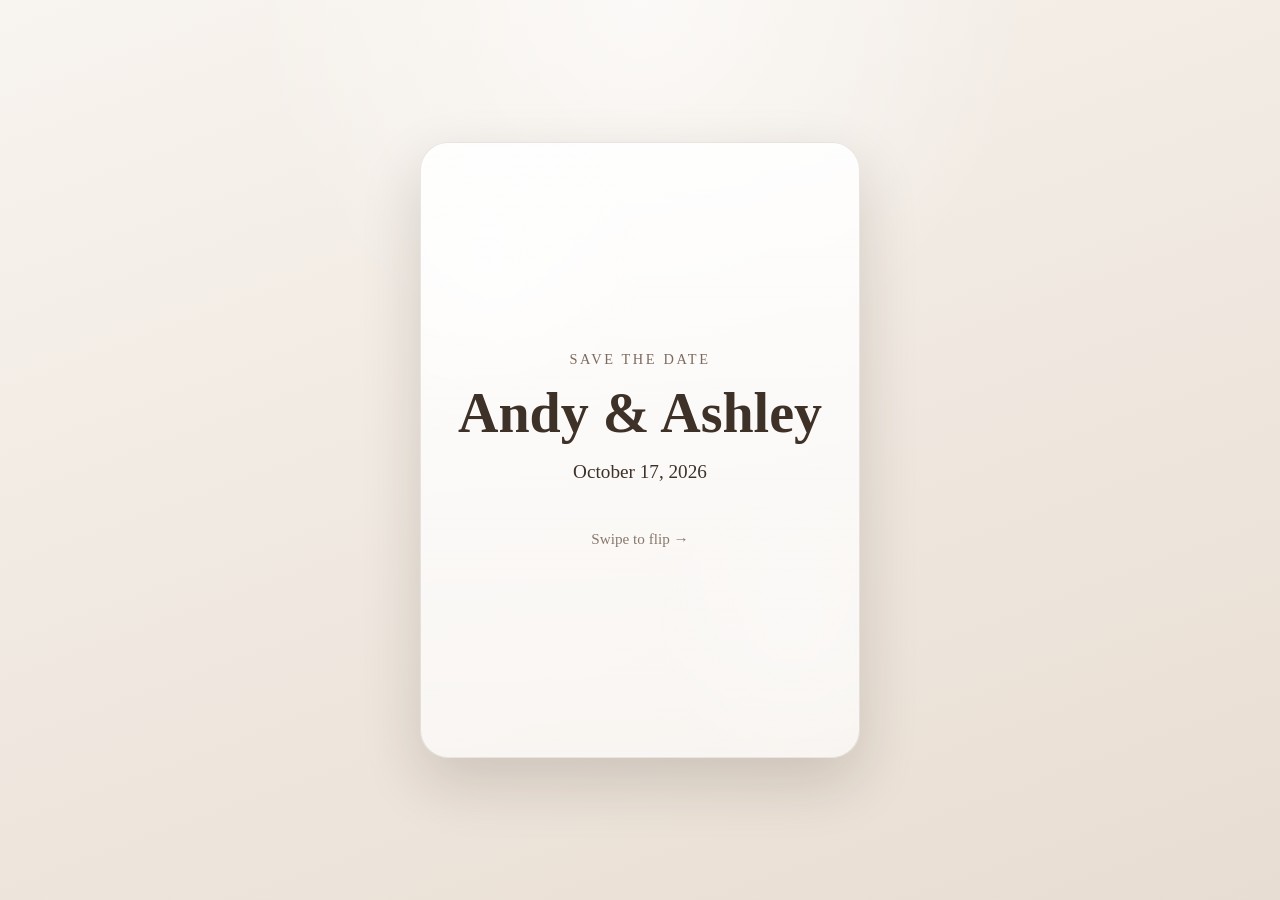
==== Save-the-Date/index.html @ e29bcbaa "initial scaffolding of 'save the date' card" ====
<!DOCTYPE html>
<html lang="en">
<head>
  <meta charset="UTF-8" />
  <meta
    name="viewport"
    content="width=device-width, initial-scale=1.0, viewport-fit=cover"
  />
  <title>Save the Date</title>
  <link rel="stylesheet" href="style.css" />
</head>
<body>
  <main class="page">
    <div class="scene">
      <div class="card-wrap" id="cardWrap">
        <div class="card" id="card">
          <section class="face front">
            <div class="content">
              <p class="eyebrow">Save the Date</p>
              <h1>Andy & Ashley</h1>
              <p class="date">October 17, 2026</p>
              <p class="hint">Swipe to flip →</p>
            </div>
          </section>

          <section class="face back">
            <div class="content">
              <p class="eyebrow">We’re getting married</p>
              <h2>Houston, Texas</h2>
              <p class="details">Formal invitation to follow</p>
              <p class="details">Wedding website coming soon</p>
              <p class="hint">← Swipe back</p>
            </div>
          </section>
        </div>
      </div>
    </div>
  </main>

  <script src="script.js"></script>
</body>
</html>
---- Save-the-Date/style.css ----
:root {
  --bg1: #f8f4ef;
  --bg2: #e8ddd2;
  --card: rgba(255, 255, 255, 0.72);
  --border: rgba(80, 60, 40, 0.12);
  --text: #3d3128;
  --muted: #7c6a5d;
  --shadow: 0 24px 60px rgba(40, 24, 12, 0.16);
  --radius: 28px;
}

* {
  box-sizing: border-box;
}

html,
body {
  margin: 0;
  height: 100%;
  font-family: Georgia, "Times New Roman", serif;
  color: var(--text);
  background:
    radial-gradient(circle at top, rgba(255,255,255,0.65), transparent 35%),
    linear-gradient(160deg, var(--bg1), var(--bg2));
  overflow: hidden;
}

body {
  touch-action: none;
}

.page {
  min-height: 100dvh;
  display: grid;
  place-items: center;
  padding: 24px;
}

.scene {
  width: min(92vw, 440px);
  perspective: 1400px;
}

.card-wrap {
  width: 100%;
  aspect-ratio: 5 / 7;
  display: grid;
  place-items: center;
}

.card {
  position: relative;
  width: 100%;
  height: 100%;
  transform-style: preserve-3d;
  cursor: grab;
  user-select: none;
  -webkit-user-select: none;
  will-change: transform;
}

.card:active {
  cursor: grabbing;
}

.face {
  position: absolute;
  inset: 0;
  border-radius: var(--radius);
  backface-visibility: hidden;
  -webkit-backface-visibility: hidden;
  overflow: hidden;
  border: 1px solid var(--border);
  box-shadow: var(--shadow);
  background:
    linear-gradient(180deg, rgba(255,255,255,0.88), rgba(255,255,255,0.64));
}

.front::before,
.back::before {
  content: "";
  position: absolute;
  inset: 0;
  background:
    radial-gradient(circle at 15% 20%, rgba(255,255,255,0.55), transparent 25%),
    radial-gradient(circle at 85% 80%, rgba(255,255,255,0.25), transparent 22%);
  pointer-events: none;
}

.back {
  transform: rotateY(180deg);
}

.content {
  position: relative;
  height: 100%;
  width: 100%;
  padding: 34px 28px;
  display: flex;
  flex-direction: column;
  justify-content: center;
  align-items: center;
  text-align: center;
}

.eyebrow {
  font-size: 0.9rem;
  letter-spacing: 0.18em;
  text-transform: uppercase;
  color: var(--muted);
  margin-bottom: 16px;
}

h1,
h2 {
  margin: 0;
  line-height: 1.05;
}

h1 {
  font-size: clamp(2.2rem, 7vw, 3.5rem);
}

h2 {
  font-size: clamp(1.8rem, 5.5vw, 2.8rem);
}

.date {
  margin-top: 18px;
  font-size: 1.2rem;
}

.details {
  margin: 10px 0 0;
  font-size: 1.05rem;
  color: var(--muted);
}

.hint {
  margin-top: 28px;
  font-size: 0.95rem;
  color: var(--muted);
  opacity: 0.9;
}

@media (max-width: 520px) {
  .content {
    padding: 28px 22px;
  }
}
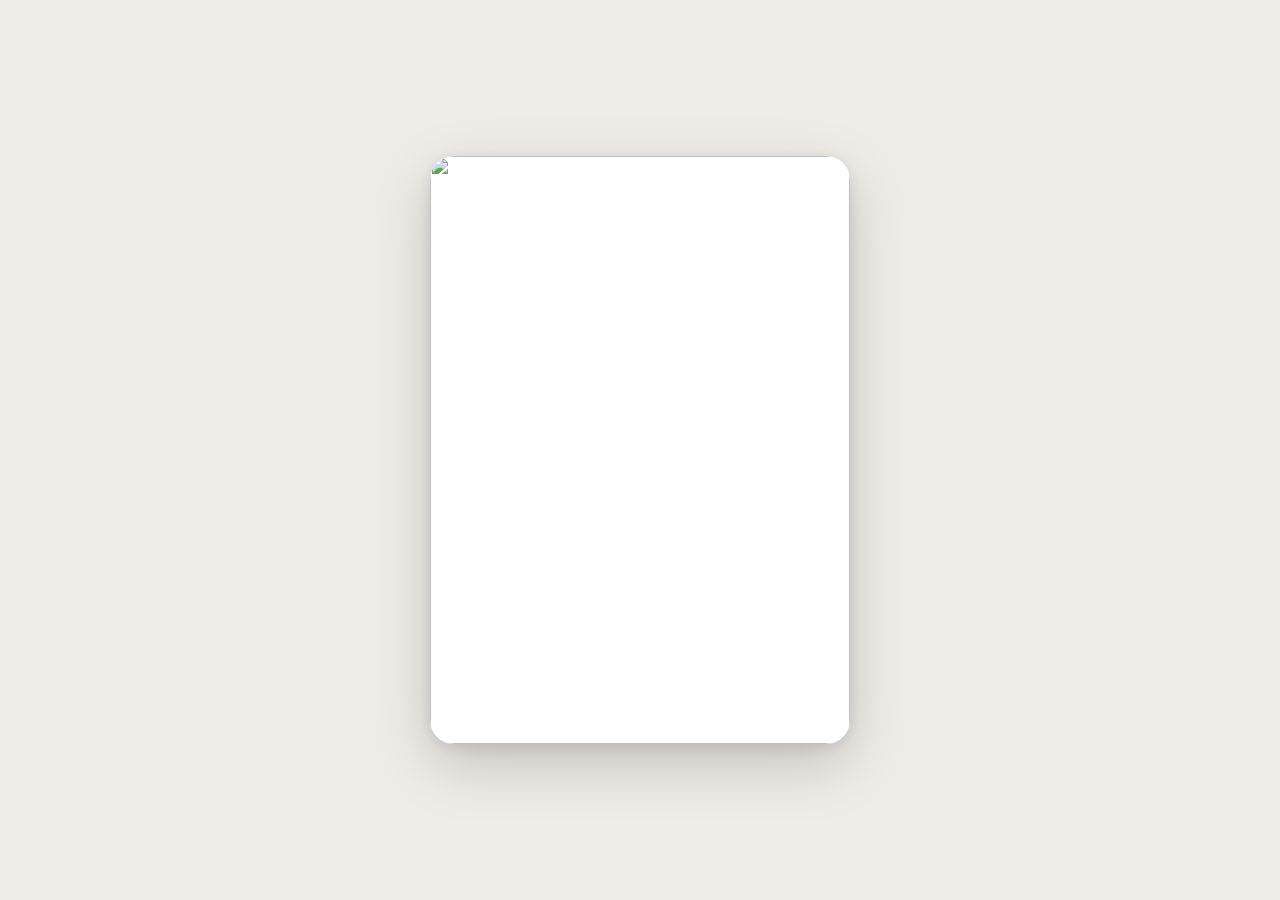
==== commit af06313b: "new image and rotation dynamics" ====
--- a/Save-the-Date/index.html
+++ b/Save-the-Date/index.html
@@ -2,10 +2,7 @@
 <html lang="en">
 <head>
   <meta charset="UTF-8" />
-  <meta
-    name="viewport"
-    content="width=device-width, initial-scale=1.0, viewport-fit=cover"
-  />
+  <meta name="viewport" content="width=device-width, initial-scale=1.0, viewport-fit=cover" />
   <title>Save the Date</title>
   <link rel="stylesheet" href="style.css" />
 </head>
@@ -14,24 +11,17 @@
     <div class="scene">
       <div class="card-wrap" id="cardWrap">
         <div class="card" id="card">
+
           <section class="face front">
-            <div class="content">
-              <p class="eyebrow">Save the Date</p>
-              <h1>Andy & Ashley</h1>
-              <p class="date">October 17, 2026</p>
-              <p class="hint">Swipe to flip →</p>
-            </div>
+            <!-- Front image changes based on rotation history -->
+            <img class="card-img" id="frontImg" src="" alt="" draggable="false" />
           </section>
 
           <section class="face back">
-            <div class="content">
-              <p class="eyebrow">We’re getting married</p>
-              <h2>Houston, Texas</h2>
-              <p class="details">Formal invitation to follow</p>
-              <p class="details">Wedding website coming soon</p>
-              <p class="hint">← Swipe back</p>
-            </div>
+            <!-- Back image is always the same -->
+            <img class="card-img" id="backImg" src="" alt="" draggable="false" />
           </section>
+
         </div>
       </div>
     </div>
@@ -39,4 +29,4 @@
 
   <script src="script.js"></script>
 </body>
-</html>+</html>
--- a/Save-the-Date/style.css
+++ b/Save-the-Date/style.css
@@ -1,27 +1,17 @@
 :root {
-  --bg1: #f8f4ef;
-  --bg2: #e8ddd2;
-  --card: rgba(255, 255, 255, 0.72);
-  --border: rgba(80, 60, 40, 0.12);
-  --text: #3d3128;
-  --muted: #7c6a5d;
-  --shadow: 0 24px 60px rgba(40, 24, 12, 0.16);
-  --radius: 28px;
+  --radius: 24px;
+  --shadow: 0 20px 60px rgba(0, 0, 0, 0.18), 0 4px 16px rgba(0, 0, 0, 0.10);
 }
 
 * {
   box-sizing: border-box;
+  margin: 0;
+  padding: 0;
 }
 
-html,
-body {
-  margin: 0;
+html, body {
   height: 100%;
-  font-family: Georgia, "Times New Roman", serif;
-  color: var(--text);
-  background:
-    radial-gradient(circle at top, rgba(255,255,255,0.65), transparent 35%),
-    linear-gradient(160deg, var(--bg1), var(--bg2));
+  background: #f0ece8;
   overflow: hidden;
 }
 
@@ -37,8 +27,9 @@
 }
 
 .scene {
-  width: min(92vw, 440px);
-  perspective: 1400px;
+  width: min(92vw, 420px);
+  perspective: 1600px;
+  perspective-origin: 50% 48%;
 }
 
 .card-wrap {
@@ -57,6 +48,7 @@
   user-select: none;
   -webkit-user-select: none;
   will-change: transform;
+  transition: box-shadow 0.2s ease;
 }
 
 .card:active {
@@ -70,81 +62,40 @@
   backface-visibility: hidden;
   -webkit-backface-visibility: hidden;
   overflow: hidden;
-  border: 1px solid var(--border);
   box-shadow: var(--shadow);
-  background:
-    linear-gradient(180deg, rgba(255,255,255,0.88), rgba(255,255,255,0.64));
-}
-
-.front::before,
-.back::before {
-  content: "";
-  position: absolute;
-  inset: 0;
-  background:
-    radial-gradient(circle at 15% 20%, rgba(255,255,255,0.55), transparent 25%),
-    radial-gradient(circle at 85% 80%, rgba(255,255,255,0.25), transparent 22%);
-  pointer-events: none;
+  background: #ffffff;
 }
 
 .back {
   transform: rotateY(180deg);
 }
 
-.content {
-  position: relative;
+.card-img {
+  width: 100%;
   height: 100%;
-  width: 100%;
-  padding: 34px 28px;
-  display: flex;
-  flex-direction: column;
-  justify-content: center;
-  align-items: center;
-  text-align: center;
+  object-fit: cover;
+  object-position: center;
+  display: block;
+  pointer-events: none;
+  border-radius: var(--radius);
 }
 
-.eyebrow {
-  font-size: 0.9rem;
-  letter-spacing: 0.18em;
-  text-transform: uppercase;
-  color: var(--muted);
-  margin-bottom: 16px;
+/* Fade transition when front image changes */
+.front {
+  position: absolute;
+  inset: 0;
 }
 
-h1,
-h2 {
-  margin: 0;
-  line-height: 1.05;
+#frontImg {
+  transition: opacity 0.25s ease;
 }
 
-h1 {
-  font-size: clamp(2.2rem, 7vw, 3.5rem);
+#frontImg.swap {
+  opacity: 0;
 }
 
-h2 {
-  font-size: clamp(1.8rem, 5.5vw, 2.8rem);
+@media (max-width: 480px) {
+  .scene {
+    width: min(96vw, 360px);
+  }
 }
-
-.date {
-  margin-top: 18px;
-  font-size: 1.2rem;
-}
-
-.details {
-  margin: 10px 0 0;
-  font-size: 1.05rem;
-  color: var(--muted);
-}
-
-.hint {
-  margin-top: 28px;
-  font-size: 0.95rem;
-  color: var(--muted);
-  opacity: 0.9;
-}
-
-@media (max-width: 520px) {
-  .content {
-    padding: 28px 22px;
-  }
-}
